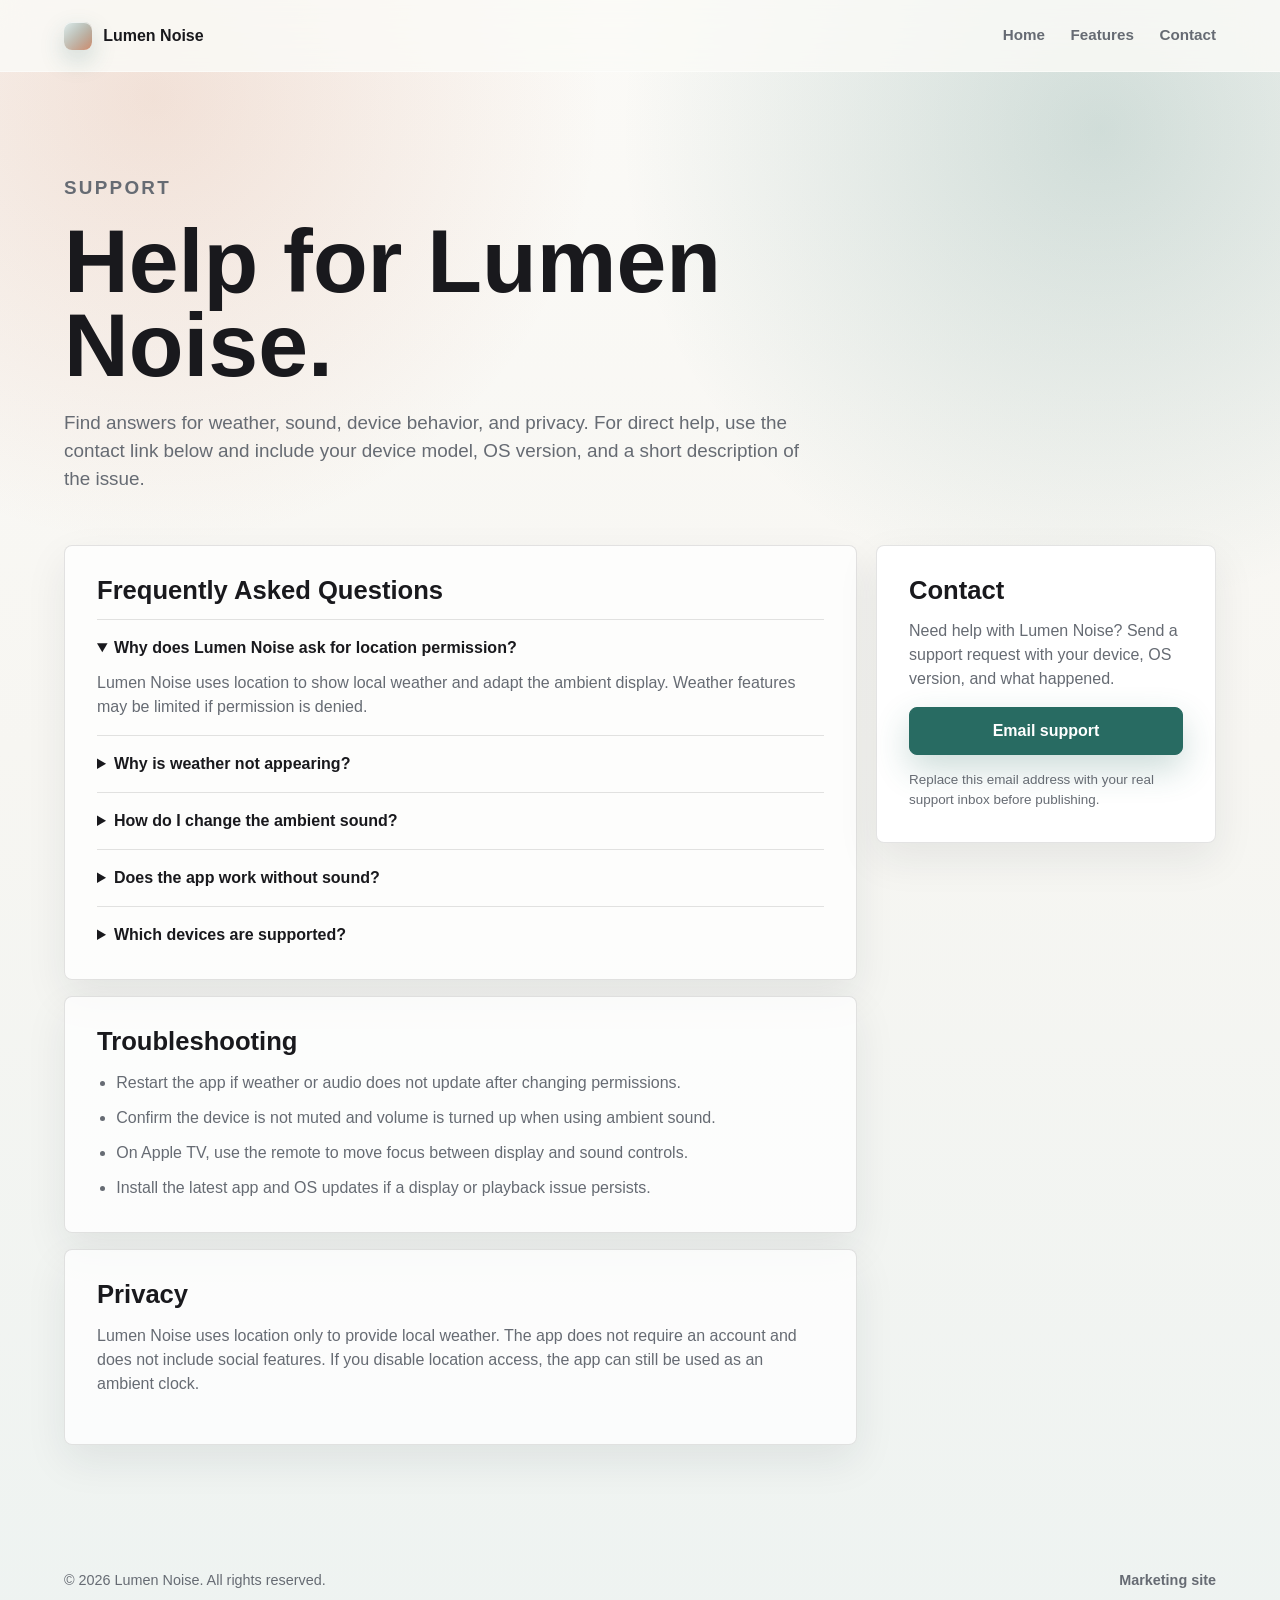
==== docs/support.html @ 20501067 "update website folder name" ====
<!doctype html>
<html lang="en">
  <head>
    <meta charset="utf-8">
    <meta name="viewport" content="width=device-width, initial-scale=1">
    <meta name="description" content="Support, FAQ, and privacy information for Lumen Noise.">
    <title>Lumen Noise Support</title>
    <link rel="stylesheet" href="styles.css">
  </head>
  <body>
    <header class="site-header">
      <a class="brand" href="index.html" aria-label="Lumen Noise home">
        <span class="brand-mark"></span>
        <span>Lumen Noise</span>
      </a>
      <nav class="site-nav" aria-label="Primary navigation">
        <a href="index.html">Home</a>
        <a href="index.html#features">Features</a>
        <a href="#contact">Contact</a>
      </nav>
    </header>

    <main>
      <section class="support-hero">
        <p class="eyebrow">Support</p>
        <h1>Help for Lumen Noise.</h1>
        <p>
          Find answers for weather, sound, device behavior, and privacy. For direct help, use the contact link below and include your device model, OS version, and a short description of the issue.
        </p>
      </section>

      <section class="support-layout">
        <div class="support-main">
          <article class="support-panel">
            <h2>Frequently Asked Questions</h2>

            <details open>
              <summary>Why does Lumen Noise ask for location permission?</summary>
              <p>Lumen Noise uses location to show local weather and adapt the ambient display. Weather features may be limited if permission is denied.</p>
            </details>

            <details>
              <summary>Why is weather not appearing?</summary>
              <p>Check that Location Services are enabled for Lumen Noise, then reopen the app. Weather availability can also depend on network access and Apple Weather services.</p>
            </details>

            <details>
              <summary>How do I change the ambient sound?</summary>
              <p>Use the sound controls in the app to choose rain, ocean, forest, wind, or fire. The selected sound is remembered for future sessions.</p>
            </details>

            <details>
              <summary>Does the app work without sound?</summary>
              <p>Yes. You can use Lumen Noise as a silent ambient clock and leave sound playback off.</p>
            </details>

            <details>
              <summary>Which devices are supported?</summary>
              <p>Lumen Noise is designed for iPhone, iPad, Mac, and Apple TV.</p>
            </details>
          </article>

          <article class="support-panel">
            <h2>Troubleshooting</h2>
            <ul class="plain-list">
              <li>Restart the app if weather or audio does not update after changing permissions.</li>
              <li>Confirm the device is not muted and volume is turned up when using ambient sound.</li>
              <li>On Apple TV, use the remote to move focus between display and sound controls.</li>
              <li>Install the latest app and OS updates if a display or playback issue persists.</li>
            </ul>
          </article>

          <article class="support-panel">
            <h2>Privacy</h2>
            <p>
              Lumen Noise uses location only to provide local weather. The app does not require an account and does not include social features. If you disable location access, the app can still be used as an ambient clock.
            </p>
          </article>
        </div>

        <aside id="contact" class="contact-card">
          <h2>Contact</h2>
          <p>Need help with Lumen Noise? Send a support request with your device, OS version, and what happened.</p>
          <a class="button primary full" href="mailto:support@example.com?subject=Lumen%20Noise%20Support">Email support</a>
          <p class="fine-print">Replace this email address with your real support inbox before publishing.</p>
        </aside>
      </section>
    </main>

    <footer class="site-footer">
      <span>&copy; 2026 Lumen Noise. All rights reserved.</span>
      <a href="index.html">Marketing site</a>
    </footer>
  </body>
</html>
---- docs/styles.css ----
:root {
  color-scheme: light;
  --ink: #19191d;
  --muted: #666b73;
  --line: rgba(25, 25, 29, 0.12);
  --paper: #f7f6f2;
  --panel: rgba(255, 255, 255, 0.74);
  --panel-strong: #ffffff;
  --accent: #286b62;
  --accent-dark: #184a43;
  --warm: #c9714b;
  --shadow: 0 22px 70px rgba(31, 38, 47, 0.16);
}

* {
  box-sizing: border-box;
}

html {
  scroll-behavior: smooth;
}

body {
  margin: 0;
  color: var(--ink);
  font-family: -apple-system, BlinkMacSystemFont, "SF Pro Display", "Segoe UI", sans-serif;
  background:
    radial-gradient(circle at 12% 6%, rgba(201, 113, 75, 0.18), transparent 28rem),
    radial-gradient(circle at 86% 8%, rgba(40, 107, 98, 0.20), transparent 30rem),
    linear-gradient(180deg, #fbfaf7 0%, var(--paper) 46%, #eef3f1 100%);
  line-height: 1.5;
}

img {
  display: block;
  max-width: 100%;
}

a {
  color: inherit;
  text-decoration: none;
}

.site-header {
  position: sticky;
  top: 0;
  z-index: 20;
  display: flex;
  align-items: center;
  justify-content: space-between;
  gap: 1rem;
  min-height: 72px;
  padding: 0 5vw;
  border-bottom: 1px solid rgba(255, 255, 255, 0.5);
  background: rgba(251, 250, 247, 0.82);
  backdrop-filter: blur(18px);
}

.brand {
  display: inline-flex;
  align-items: center;
  gap: 0.7rem;
  font-weight: 750;
  letter-spacing: 0;
}

.brand-mark {
  width: 28px;
  height: 28px;
  border-radius: 8px;
  background:
    linear-gradient(135deg, rgba(255, 255, 255, 0.88), rgba(255, 255, 255, 0.18)),
    linear-gradient(145deg, var(--accent), var(--warm));
  box-shadow: inset 0 1px 0 rgba(255, 255, 255, 0.7), 0 10px 24px rgba(40, 107, 98, 0.22);
}

.site-nav {
  display: flex;
  align-items: center;
  gap: clamp(0.8rem, 2vw, 1.7rem);
  color: var(--muted);
  font-size: 0.95rem;
  font-weight: 600;
}

.site-nav a:hover {
  color: var(--ink);
}

.hero {
  display: grid;
  grid-template-columns: minmax(0, 0.88fr) minmax(320px, 1.12fr);
  gap: clamp(2rem, 5vw, 5rem);
  align-items: center;
  min-height: calc(100svh - 72px);
  padding: clamp(3rem, 7vw, 6rem) 5vw clamp(4rem, 8vw, 7rem);
}

.hero-copy {
  max-width: 680px;
}

.eyebrow {
  margin: 0 0 1rem;
  color: var(--accent-dark);
  font-size: 0.78rem;
  font-weight: 800;
  letter-spacing: 0.12em;
  text-transform: uppercase;
}

h1,
h2,
h3,
p {
  margin-top: 0;
}

h1 {
  max-width: 780px;
  margin-bottom: 1.35rem;
  font-size: clamp(3.2rem, 8vw, 7.6rem);
  line-height: 0.94;
  letter-spacing: 0;
}

h2 {
  margin-bottom: 1rem;
  font-size: clamp(2rem, 4vw, 4.2rem);
  line-height: 1;
  letter-spacing: 0;
}

h3 {
  margin-bottom: 0.6rem;
  font-size: 1.12rem;
}

.hero-text {
  max-width: 560px;
  color: #444950;
  font-size: clamp(1.1rem, 2vw, 1.42rem);
}

.hero-actions {
  display: flex;
  flex-wrap: wrap;
  gap: 0.85rem;
  margin-top: 2rem;
}

.button {
  display: inline-flex;
  align-items: center;
  justify-content: center;
  min-height: 48px;
  padding: 0.85rem 1.15rem;
  border: 1px solid var(--line);
  border-radius: 8px;
  font-weight: 750;
  line-height: 1;
}

.button.primary {
  color: #fff;
  border-color: var(--accent);
  background: var(--accent);
  box-shadow: 0 14px 34px rgba(40, 107, 98, 0.24);
}

.button.primary:hover {
  background: var(--accent-dark);
}

.button.secondary {
  background: rgba(255, 255, 255, 0.68);
}

.button.full {
  width: 100%;
}

.hero-visual {
  overflow: hidden;
  border: 1px solid rgba(255, 255, 255, 0.68);
  border-radius: 8px;
  background: rgba(255, 255, 255, 0.44);
  box-shadow: var(--shadow);
}

.hero-visual img {
  width: 100%;
  aspect-ratio: 16 / 9;
  object-fit: cover;
}

.feature-band,
.screens-section,
.support-layout,
.support-hero,
.closing-band {
  padding-right: 5vw;
  padding-left: 5vw;
}

.feature-band {
  padding-top: clamp(4rem, 8vw, 7rem);
  padding-bottom: clamp(4rem, 8vw, 7rem);
  background: rgba(255, 255, 255, 0.46);
}

.section-heading {
  max-width: 820px;
  margin-bottom: 2rem;
}

.feature-grid {
  display: grid;
  grid-template-columns: repeat(4, minmax(0, 1fr));
  gap: 1rem;
}

.feature-card,
.screen-card,
.support-panel,
.contact-card {
  border: 1px solid var(--line);
  border-radius: 8px;
  background: var(--panel);
  box-shadow: 0 16px 42px rgba(31, 38, 47, 0.08);
}

.feature-card {
  padding: 1.35rem;
}

.feature-card p,
.support-panel p,
.contact-card p,
.plain-list {
  color: var(--muted);
}

.screens-section {
  padding-top: clamp(4rem, 8vw, 7rem);
  padding-bottom: clamp(4rem, 8vw, 7rem);
}

.screen-grid {
  display: grid;
  grid-template-columns: minmax(220px, 0.72fr) repeat(2, minmax(0, 1fr));
  gap: 1rem;
  align-items: stretch;
}

.screen-card {
  overflow: hidden;
  margin: 0;
  background: var(--panel-strong);
}

.screen-card img {
  width: 100%;
  height: 100%;
  min-height: 340px;
  object-fit: cover;
}

.screen-card.portrait img {
  object-position: center top;
}

.screen-card figcaption {
  padding: 0.8rem 1rem 1rem;
  color: var(--muted);
  font-weight: 700;
}

.closing-band {
  display: flex;
  align-items: center;
  justify-content: space-between;
  gap: 1.5rem;
  padding-top: clamp(3rem, 6vw, 5rem);
  padding-bottom: clamp(3rem, 6vw, 5rem);
  border-top: 1px solid var(--line);
}

.closing-band h2 {
  margin-bottom: 0;
}

.site-footer {
  display: flex;
  align-items: center;
  justify-content: space-between;
  gap: 1rem;
  padding: 1.4rem 5vw 2rem;
  color: var(--muted);
  font-size: 0.9rem;
}

.site-footer a {
  font-weight: 700;
}

.support-hero {
  max-width: 980px;
  padding-top: clamp(4rem, 8vw, 7rem);
  padding-bottom: 2rem;
}

.support-hero h1 {
  font-size: clamp(3rem, 7vw, 6rem);
}

.support-hero p {
  max-width: 760px;
  color: var(--muted);
  font-size: 1.18rem;
}

.support-layout {
  display: grid;
  grid-template-columns: minmax(0, 1fr) 340px;
  gap: 1.2rem;
  align-items: start;
  padding-bottom: clamp(4rem, 8vw, 7rem);
}

.support-main {
  display: grid;
  gap: 1rem;
}

.support-panel,
.contact-card {
  padding: clamp(1.2rem, 3vw, 2rem);
}

.support-panel h2,
.contact-card h2 {
  margin-bottom: 1rem;
  font-size: clamp(1.35rem, 2vw, 1.8rem);
}

details {
  border-top: 1px solid var(--line);
  padding: 1rem 0;
}

details:last-child {
  padding-bottom: 0;
}

summary {
  cursor: pointer;
  font-weight: 760;
}

details p {
  margin: 0.7rem 0 0;
}

.plain-list {
  display: grid;
  gap: 0.7rem;
  margin: 0;
  padding-left: 1.2rem;
}

.contact-card {
  position: sticky;
  top: 96px;
  background: #ffffff;
}

.fine-print {
  margin: 0.9rem 0 0;
  font-size: 0.84rem;
}

@media (max-width: 980px) {
  .hero,
  .support-layout {
    grid-template-columns: 1fr;
  }

  .hero {
    min-height: auto;
  }

  .feature-grid {
    grid-template-columns: repeat(2, minmax(0, 1fr));
  }

  .screen-grid {
    grid-template-columns: 1fr;
  }

  .screen-card img {
    height: auto;
    min-height: 0;
  }

  .contact-card {
    position: static;
  }
}

@media (max-width: 640px) {
  .site-header {
    align-items: flex-start;
    flex-direction: column;
    padding-top: 1rem;
    padding-bottom: 1rem;
  }

  .site-nav {
    width: 100%;
    justify-content: space-between;
  }

  .hero {
    padding-top: 2.4rem;
  }

  h1 {
    font-size: clamp(3rem, 16vw, 4.6rem);
  }

  .feature-grid,
  .closing-band {
    grid-template-columns: 1fr;
  }

  .feature-grid {
    display: grid;
  }

  .closing-band {
    display: grid;
    align-items: start;
  }

  .button {
    width: 100%;
  }
}
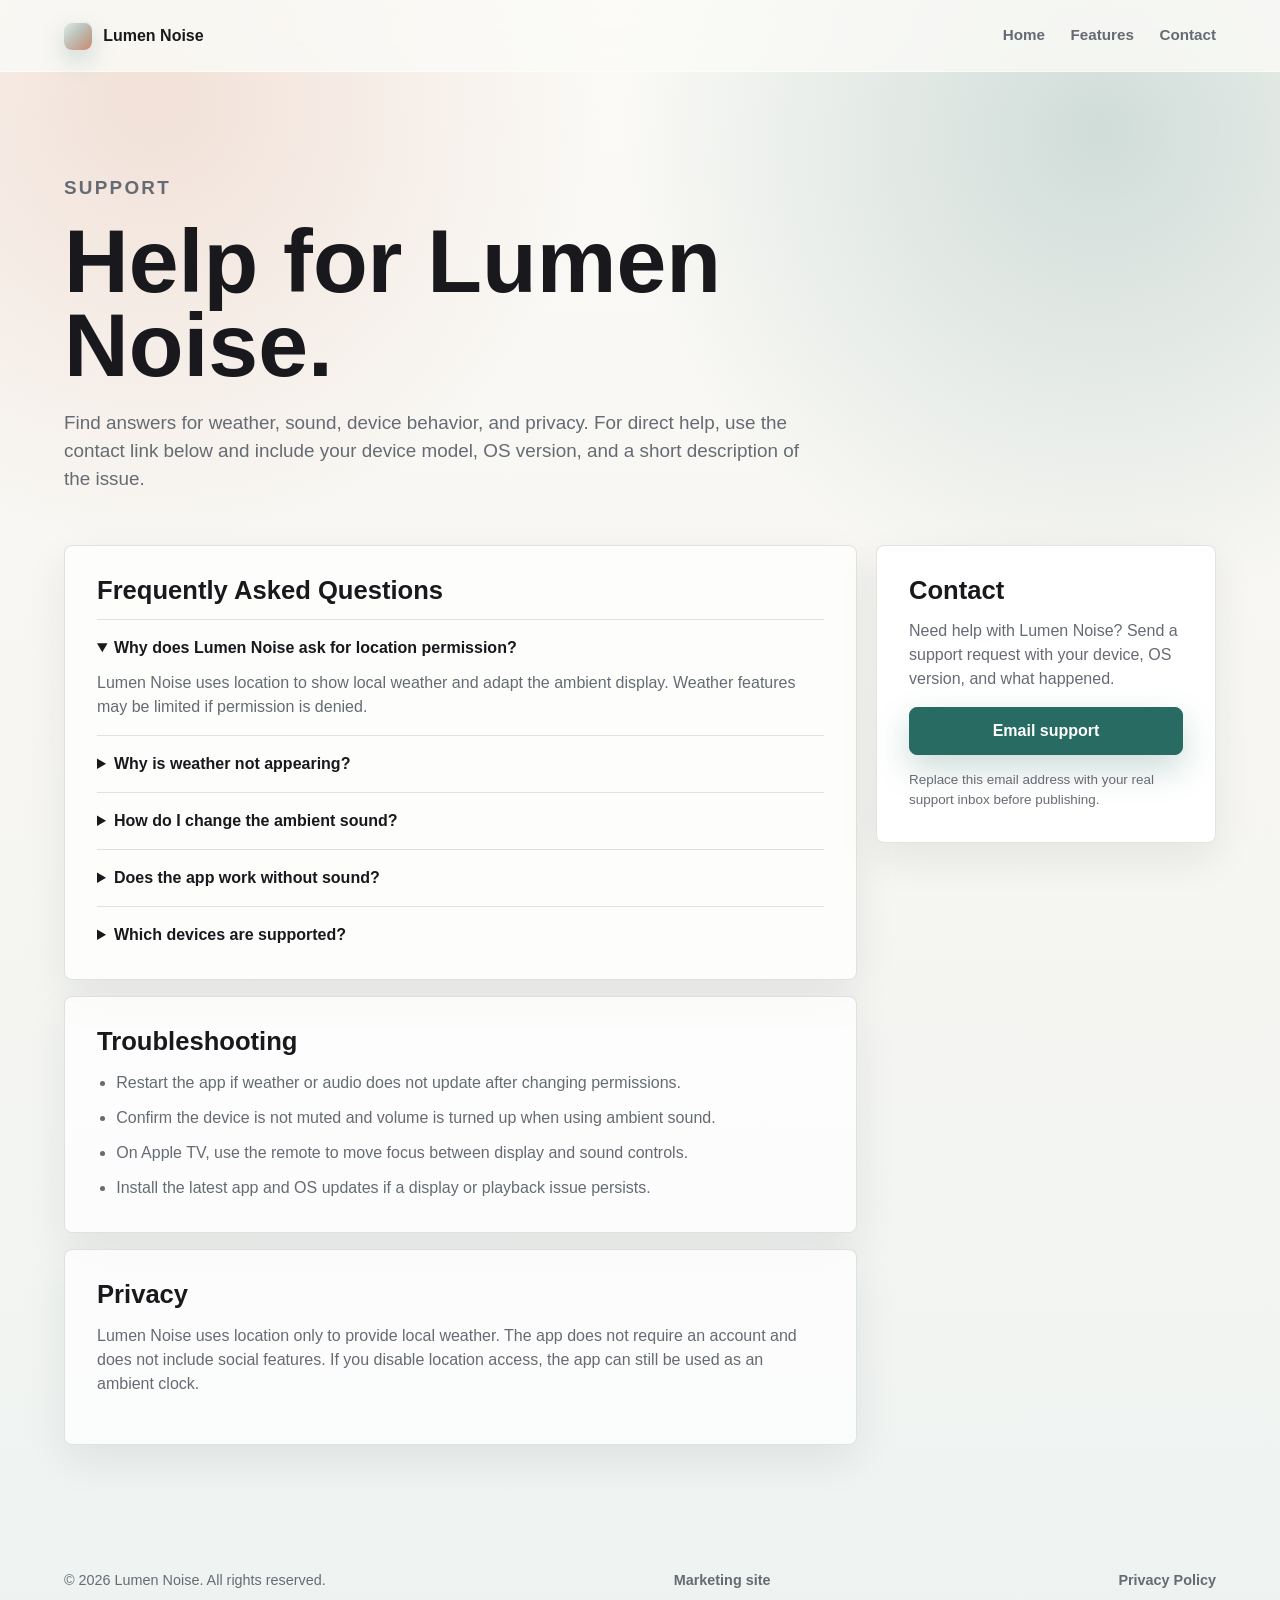
==== commit 9c664f08: "add privacy page" ====
--- a/docs/support.html
+++ b/docs/support.html
@@ -90,6 +90,7 @@
     <footer class="site-footer">
       <span>&copy; 2026 Lumen Noise. All rights reserved.</span>
       <a href="index.html">Marketing site</a>
+      <a href="privacy.html">Privacy Policy</a>
     </footer>
   </body>
 </html>
--- a/docs/styles.css
+++ b/docs/styles.css
@@ -264,10 +264,7 @@
   height: 100%;
   min-height: 340px;
   object-fit: cover;
-}
-
-.screen-card.portrait img {
-  object-position: center top;
+  object-position: left top;
 }
 
 .screen-card figcaption {
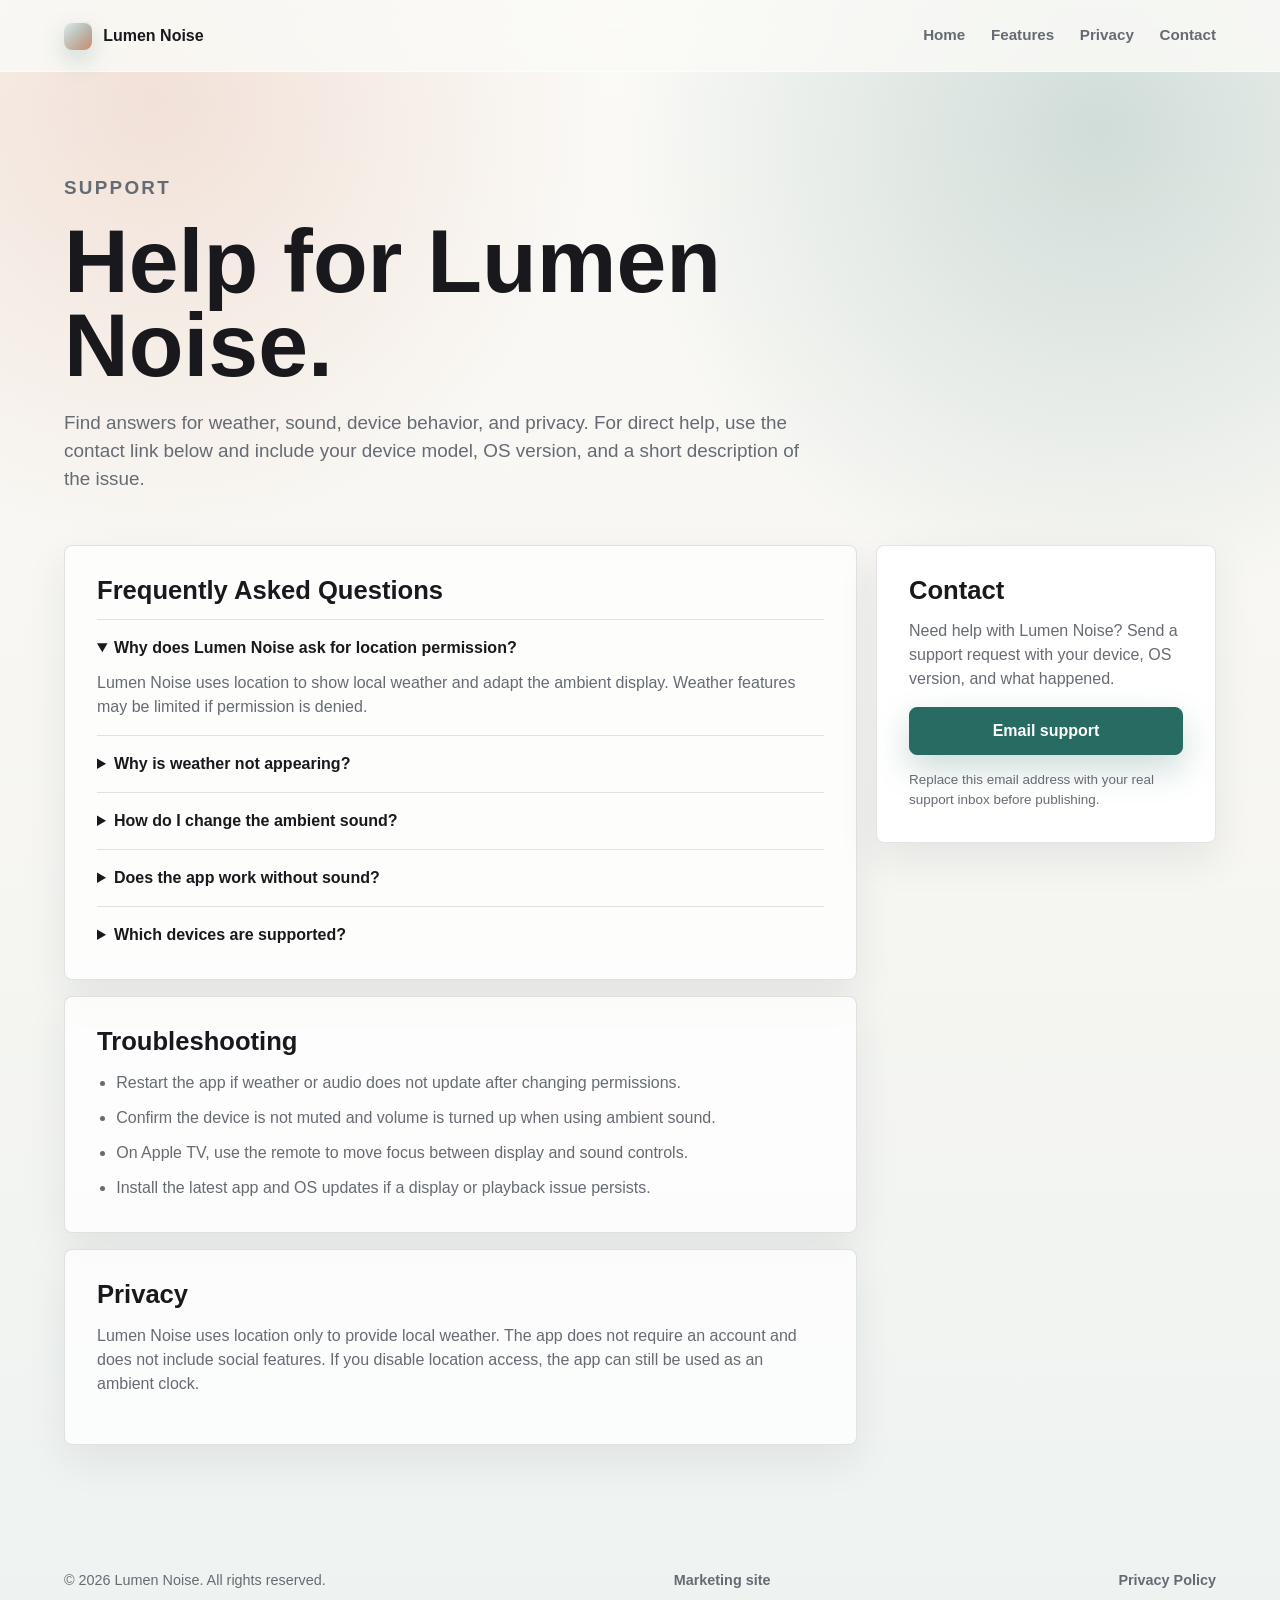
==== commit 558bf6b3: "update webpage" ====
--- a/docs/support.html
+++ b/docs/support.html
@@ -16,6 +16,7 @@
       <nav class="site-nav" aria-label="Primary navigation">
         <a href="index.html">Home</a>
         <a href="index.html#features">Features</a>
+        <a href="privacy.html">Privacy</a>
         <a href="#contact">Contact</a>
       </nav>
     </header>
--- a/docs/styles.css
+++ b/docs/styles.css
@@ -181,17 +181,167 @@
 }
 
 .hero-visual {
+  position: relative;
+  padding: 1.5%;
+  border-radius: 12px;
+  background: #1a1a1a; /* TV Bezel */
+  box-shadow: 
+    0 0 0 2px #333,
+    0 30px 60px -12px rgba(0,0,0,0.5),
+    0 18px 36px -18px rgba(0,0,0,0.5);
+}
+
+/* TV Screen area */
+.tv-screen {
+  position: relative;
   overflow: hidden;
-  border: 1px solid rgba(255, 255, 255, 0.68);
-  border-radius: 8px;
-  background: rgba(255, 255, 255, 0.44);
-  box-shadow: var(--shadow);
+  border-radius: 4px;
+  background: #000;
+  aspect-ratio: 16 / 9;
+  box-shadow: inset 0 0 100px rgba(0,0,0,0.2);
 }
 
 .hero-visual img {
   width: 100%;
-  aspect-ratio: 16 / 9;
+  height: 100%;
   object-fit: cover;
+}
+
+/* TV Stand/Bottom details */
+.hero-visual::after {
+  content: "";
+  position: absolute;
+  bottom: -2px;
+  left: 50%;
+  transform: translateX(-50%);
+  width: 12%;
+  height: 4px;
+  background: #222;
+  border-radius: 0 0 4px 4px;
+}
+
+/* Segmented Control */
+.segmented-control {
+  display: inline-flex;
+  padding: 4px;
+  margin-bottom: 3rem;
+  background: rgba(0, 0, 0, 0.05);
+  border-radius: 12px;
+}
+
+.segment-button {
+  padding: 8px 24px;
+  border: none;
+  background: none;
+  border-radius: 8px;
+  font-size: 0.95rem;
+  font-weight: 600;
+  color: var(--muted);
+  cursor: pointer;
+  transition: all 0.2s ease;
+}
+
+.segment-button:hover {
+  color: var(--ink);
+}
+
+.segment-button.active {
+  background: #fff;
+  color: var(--ink);
+  box-shadow: 0 2px 8px rgba(0, 0, 0, 0.1);
+}
+
+/* Tab Content */
+.tab-content {
+  display: none;
+  animation: fadeIn 0.4s ease;
+}
+
+.tab-content.active {
+  display: block;
+}
+
+@keyframes fadeIn {
+  from { opacity: 0; transform: translateY(10px); }
+  to { opacity: 1; transform: translateY(0); }
+}
+
+/* Carousel Styles */
+.carousel-container {
+  position: relative;
+  width: 100%;
+  display: flex;
+  align-items: center;
+  justify-content: center;
+}
+
+.carousel-viewport {
+  overflow: hidden;
+  width: 100%;
+}
+
+.carousel-track {
+  display: flex;
+  transition: transform 0.4s cubic-bezier(0.4, 0, 0.2, 1);
+}
+
+.carousel-slide {
+  flex: 0 0 100%;
+  min-width: 0;
+}
+
+.carousel-button {
+  position: absolute;
+  top: 50%;
+  transform: translateY(-50%);
+  width: 44px;
+  height: 44px;
+  border-radius: 50%;
+  border: none;
+  background: rgba(255, 255, 255, 0.8);
+  backdrop-filter: blur(8px);
+  color: var(--ink);
+  font-size: 1.2rem;
+  display: flex;
+  align-items: center;
+  justify-content: center;
+  cursor: pointer;
+  z-index: 10;
+  box-shadow: 0 4px 12px rgba(0, 0, 0, 0.1);
+  transition: all 0.2s ease;
+}
+
+.carousel-button:hover {
+  background: #fff;
+  transform: translateY(-50%) scale(1.05);
+}
+
+.carousel-button.prev { left: -60px; }
+.carousel-button.next { right: -60px; }
+
+/* Responsive Carousel Buttons */
+@media (max-width: 1100px) {
+  .carousel-button.prev { left: 10px; }
+  .carousel-button.next { right: 10px; }
+}
+
+.screen-display {
+  max-width: 1000px;
+  margin: 0 auto;
+}
+
+.screen-display img {
+  width: 100%;
+  border-radius: 12px;
+  box-shadow: var(--shadow);
+}
+
+.screen-display.iphone-frame {
+  max-width: 320px;
+}
+
+.screen-display.ipad-frame {
+  max-width: 700px;
 }
 
 .feature-band,
